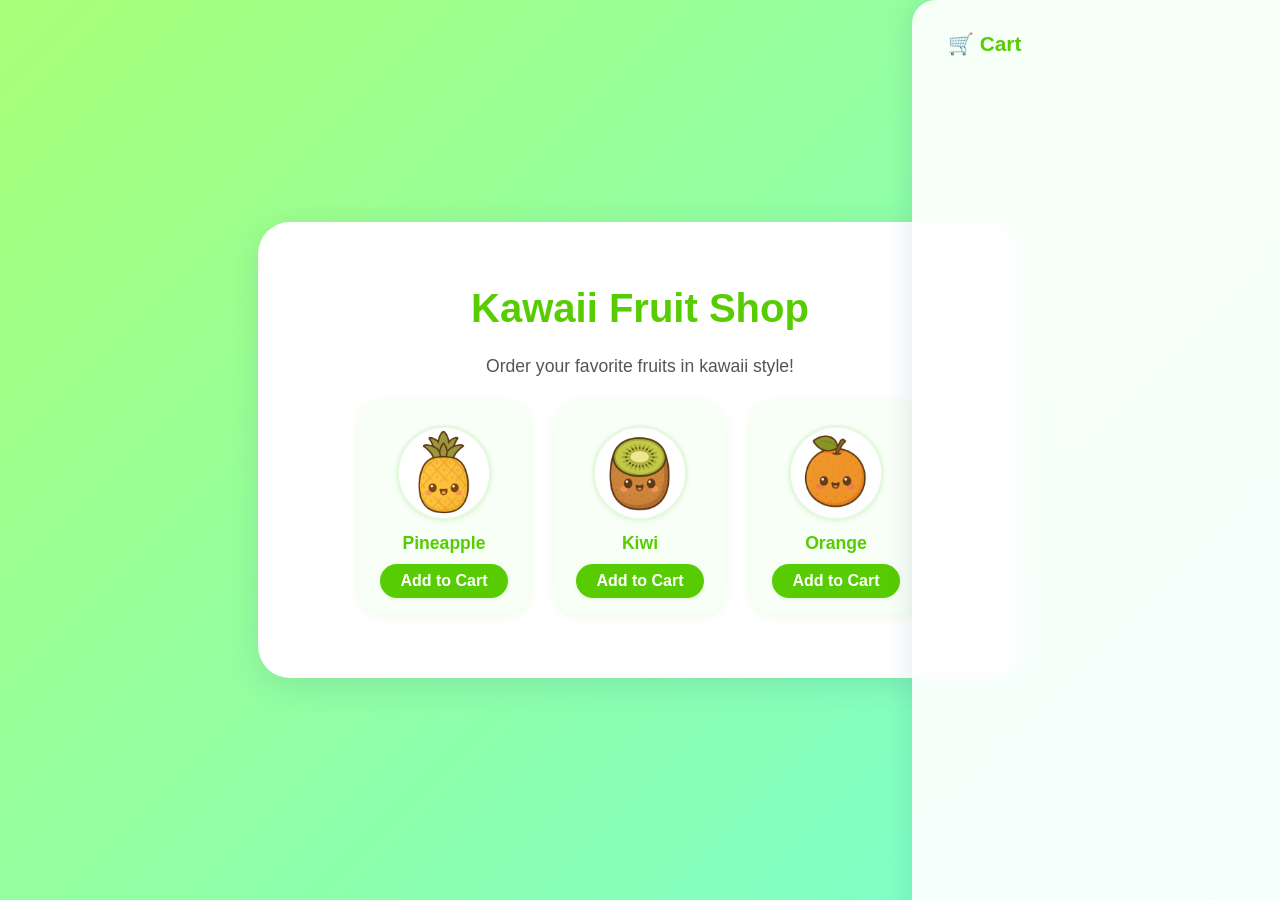
==== index.html @ daee678c "left margin of the cart title changed" ====
<!DOCTYPE html>
<html lang="en">
<head>
    <meta charset="UTF-8">
    <meta name="viewport" content="width=device-width, initial-scale=1.0">
    <title>My Homepage</title>
    <link rel="stylesheet" href="style.css">
</head>
<body>
        <div class="duo-bg">
            <div class="fruit-app-card">
                <h1 class="duo-title">Kawaii Fruit Shop</h1>
                <p class="duo-intro">Order your favorite fruits in kawaii style!</p>
                <div class="fruit-list">
                    <div class="fruit-card">
                        <img src="ananas.png" alt="Pineapple" class="fruit-img">
                        <div class="fruit-name">Pineapple</div>
                        <button class="add-cart-btn">Add to Cart</button>
                    </div>
                    <div class="fruit-card">
                        <img src="kiwi.png" alt="Kiwi" class="fruit-img">
                        <div class="fruit-name">Kiwi</div>
                        <button class="add-cart-btn">Add to Cart</button>
                    </div>
                    <div class="fruit-card">
                            <img src="fruit.png" alt="Orange" class="fruit-img">
                        <div class="fruit-name">Orange</div>
                        <button class="add-cart-btn">Add to Cart</button>
                    </div>
                </div>
                <!-- Cart drawer is now outside the main card -->
            </div>
        </div>
        <div class="cart-drawer" id="cart-area">
            <h2>🛒 Cart</h2>
            <ul class="cart-list" id="cart-list">
                <!-- Cart items will appear here (UI only) -->
            </ul>
        </div>
</body>
<style>
    .flying-img {
        position: fixed;
        z-index: 1000;
        pointer-events: none;
        transition: transform 0.7s cubic-bezier(.4,2,.6,1), opacity 0.7s;
        will-change: transform, opacity;
    }
        .cart-drawer {
            position: fixed;
            top: 0;
            right: 0;
            width: 320px;
            height: 100vh;
            background: rgba(255,255,255,0.92);
            box-shadow: -4px 0 24px rgba(30,60,114,0.10);
            border-top-left-radius: 24px;
            border-bottom-left-radius: 24px;
            padding: 32px 24px 24px 24px;
            display: flex;
            flex-direction: column;
            align-items: center;
            z-index: 2000;
            transition: box-shadow 0.2s;
            backdrop-filter: blur(8px);
        }
        .cart-drawer h2 {
            font-family: 'Baloo 2', Arial, sans-serif;
            color: #58cc02;
            font-size: 1.3rem;
            margin: 0 0 24px 0;
            text-align: left;
            width: 100%;
            padding-left: 24px;
            display: flex;
            align-items: center;
            gap: 8px;
        }
        .cart-list {
            list-style: none;
            padding: 0;
            margin: 0;
            min-height: 32px;
            color: #333;
            font-size: 1.1rem;
            width: 100%;
            display: flex;
            flex-direction: column;
            gap: 18px;
            align-items: center;
        }
                .cart-fruit-card {
                    background: #fff;
                    border-radius: 18px;
                    box-shadow: 0 2px 12px rgba(88,204,2,0.10);
                    padding: 16px 0 16px 16px;
                    display: flex;
                    align-items: center;
                    gap: 18px;
                    width: calc(100% - 48px);
                    margin: 0 24px;
                    min-height: 70px;
                    max-width: 400px;
                    position: relative;
                    justify-content: flex-start;
                }
        .cart-fruit-img {
            width: 48px;
            height: 48px;
            object-fit: contain;
            border-radius: 50%;
            background: #fff;
            border: 2px solid #e5f9e0;
            box-shadow: 0 1px 4px rgba(88,204,2,0.10);
        }
        .cart-fruit-name {
            font-family: 'Baloo 2', Arial, sans-serif;
            font-size: 1.1rem;
            color: #58cc02;
            font-weight: 700;
            text-align: left;
        }
</style>
<script>
// Helper to get the cart area position
function getCartPosition() {
    const cart = document.getElementById('cart-area');
    const rect = cart.getBoundingClientRect();
    return {
        x: rect.left + rect.width / 2,
        y: rect.top + 10 // top of cart area
    };
}

// Add to Cart animation and UI logic
document.querySelectorAll('.add-cart-btn').forEach((btn) => {
    btn.addEventListener('click', function() {
        const card = btn.closest('.fruit-card');
        const img = card.querySelector('.fruit-img');
        const imgRect = img.getBoundingClientRect();
        const cartPos = getCartPosition();

        // Clone the image
        const flyingImg = img.cloneNode(true);
        flyingImg.classList.add('flying-img');
        document.body.appendChild(flyingImg);
        // Set initial position
        flyingImg.style.left = imgRect.left + 'px';
        flyingImg.style.top = imgRect.top + 'px';
        flyingImg.style.width = imgRect.width + 'px';
        flyingImg.style.height = imgRect.height + 'px';
        flyingImg.style.transform = 'none';

        // Force reflow
        void flyingImg.offsetWidth;

        // Animate to cart
        const dx = cartPos.x - (imgRect.left + imgRect.width/2);
        const dy = cartPos.y - (imgRect.top + imgRect.height/2);
        flyingImg.style.transform = `translate(${dx}px, ${dy}px) scale(0.3)`;
        flyingImg.style.opacity = '0.2';

        // Remove after animation
        setTimeout(() => {
            flyingImg.remove();
            // Add to cart UI (add card with image and name)
            const fruitName = card.querySelector('.fruit-name').textContent;
            const fruitImgSrc = img.getAttribute('src');
            const fruitImgAlt = img.getAttribute('alt');
            const cartList = document.getElementById('cart-list');
            const li = document.createElement('li');
            li.className = 'cart-fruit-card';
            li.innerHTML = `<img src="${fruitImgSrc}" alt="${fruitImgAlt}" class="cart-fruit-img"><span class="cart-fruit-name">${fruitName}</span>`;
            cartList.appendChild(li);
        }, 700);
    });
});
</script>
</html>
---- style.css ----
.fruit-app-card {
    background: #fff;
    border-radius: 32px;
    box-shadow: 0 8px 32px rgba(30, 60, 114, 0.12);
    padding: 40px 32px 32px 32px;
    display: flex;
    flex-direction: column;
    align-items: center;
    max-width: 700px;
    width: 100%;
}

.fruit-list {
    display: flex;
    flex-wrap: wrap;
    gap: 32px 24px;
    justify-content: center;
    margin-bottom: 32px;
}

.fruit-card {
    background: #f7fff7;
    border-radius: 24px;
    box-shadow: 0 2px 12px rgba(88,204,2,0.10);
    padding: 24px 16px 16px 16px;
    display: flex;
    flex-direction: column;
    align-items: center;
    width: 140px;
    transition: transform 0.15s;
    position: relative;
}
.fruit-card:hover {
    transform: translateY(-6px) scale(1.04);
    box-shadow: 0 6px 24px rgba(30, 60, 114, 0.18);
}
.fruit-img {
    width: 90px;
    height: 90px;
    object-fit: contain;
    border-radius: 50%;
    background: #fff;
    margin-bottom: 12px;
    border: 3px solid #e5f9e0;
    box-shadow: 0 1px 4px rgba(88,204,2,0.10);
}
.fruit-name {
    font-family: 'Baloo 2', Arial, sans-serif;
    font-size: 1.1rem;
    color: #58cc02;
    font-weight: 700;
    margin-bottom: 10px;
    text-align: center;
}
.add-cart-btn {
    padding: 8px 20px;
    font-size: 1rem;
    color: #fff;
    background: #58cc02;
    border: none;
    border-radius: 18px;
    cursor: pointer;
    font-family: 'Baloo 2', Arial, sans-serif;
    font-weight: 700;
    box-shadow: 0 1px 4px rgba(88,204,2,0.10);
    transition: background 0.2s;
}
.add-cart-btn:hover {
    background: #1cb0f6;
}
.cart-area {
    background: #e5f9e0;
    border-radius: 18px;
    padding: 18px 24px;
    margin-top: 16px;
    width: 100%;
    max-width: 400px;
    box-shadow: 0 1px 4px rgba(88,204,2,0.10);
}
.cart-area h2 {
    font-family: 'Baloo 2', Arial, sans-serif;
    color: #58cc02;
    font-size: 1.3rem;
    margin: 0 0 10px 0;
    text-align: center;
}
.cart-list {
    list-style: none;
    padding: 0;
    margin: 0;
    min-height: 32px;
    text-align: center;
    color: #333;
    font-size: 1.1rem;
}

body {
    margin: 0;
    min-height: 100vh;
    font-family: 'Baloo 2', 'Arial Rounded MT Bold', Arial, sans-serif;
    background: linear-gradient(135deg, #a8ff78 0%, #78ffd6 100%);
}

@import url('https://fonts.googleapis.com/css2?family=Baloo+2:wght@700&display=swap');


.duo-bg {
    display: flex;
    align-items: center;
    justify-content: center;
    min-height: 100vh;
}

.duo-card {
    background: #fff;
    border-radius: 32px;
    box-shadow: 0 8px 32px rgba(30, 60, 114, 0.12);
    padding: 48px 32px 32px 32px;
    display: flex;
    flex-direction: column;
    align-items: center;
    max-width: 350px;
}


.duo-title {
    color: #58cc02;
    font-size: 2.5rem;
    font-family: 'Baloo 2', Arial, sans-serif;
    font-weight: 700;
    margin: 24px 0 8px 0;
    text-align: center;
}

.duo-intro {
    color: #555;
    font-size: 1.1rem;
    margin-bottom: 24px;
    text-align: center;
}


.duo-mascot {
    margin-top: -64px;
    margin-bottom: 16px;
    background: #e5f9e0;
    border-radius: 50%;
    padding: 12px;
    box-shadow: 0 2px 8px rgba(88,204,2,0.12);
}


.circle-img {
    width: 120px;
    height: 120px;
    object-fit: cover;
    border-radius: 50%;
    border: 4px solid #58cc02;
    box-shadow: 0 2px 8px rgba(88,204,2,0.15);
}


.duo-btn {
    padding: 14px 40px;
    font-size: 1.2rem;
    color: #fff;
    background: #58cc02;
    border: none;
    border-radius: 24px;
    cursor: pointer;
    font-family: 'Baloo 2', Arial, sans-serif;
    font-weight: 700;
    box-shadow: 0 2px 8px rgba(88,204,2,0.15);
    transition: background 0.2s;
}

.duo-btn:hover {
    background: #1cb0f6;
}
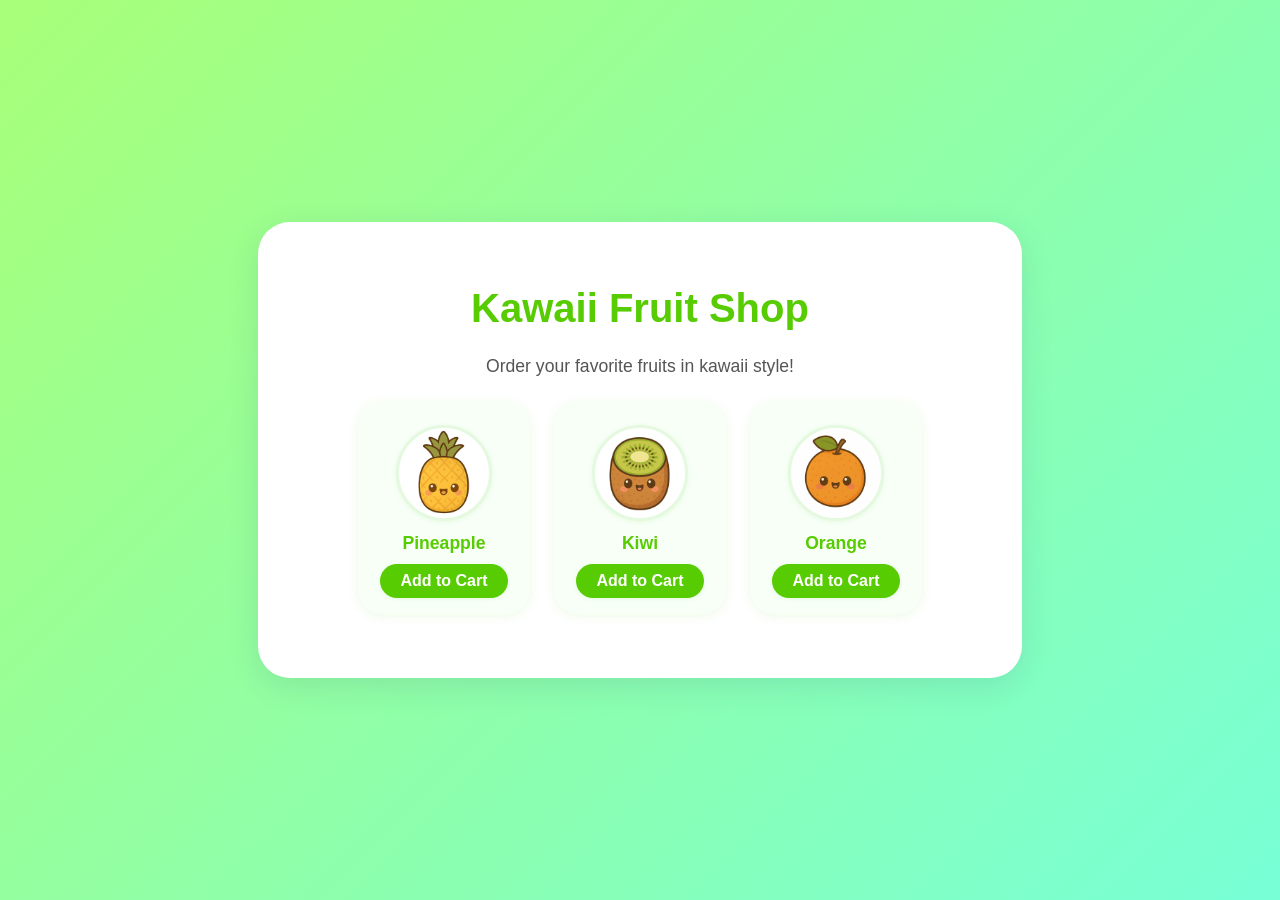
==== commit ca42e46e: "flying fruit animation changes made in index.html" ====
--- a/index.html
+++ b/index.html
@@ -31,7 +31,7 @@
                 <!-- Cart drawer is now outside the main card -->
             </div>
         </div>
-        <div class="cart-drawer" id="cart-area">
+    <div class="cart-drawer" id="cart-area">
             <h2>🛒 Cart</h2>
             <ul class="cart-list" id="cart-list">
                 <!-- Cart items will appear here (UI only) -->
@@ -39,31 +39,58 @@
         </div>
 </body>
 <style>
-    .flying-img {
-        position: fixed;
-        z-index: 1000;
-        pointer-events: none;
-        transition: transform 0.7s cubic-bezier(.4,2,.6,1), opacity 0.7s;
-        will-change: transform, opacity;
-    }
-        .cart-drawer {
-            position: fixed;
-            top: 0;
-            right: 0;
-            width: 320px;
-            height: 100vh;
-            background: rgba(255,255,255,0.92);
-            box-shadow: -4px 0 24px rgba(30,60,114,0.10);
-            border-top-left-radius: 24px;
-            border-bottom-left-radius: 24px;
-            padding: 32px 24px 24px 24px;
-            display: flex;
-            flex-direction: column;
-            align-items: center;
-            z-index: 2000;
-            transition: box-shadow 0.2s;
-            backdrop-filter: blur(8px);
-        }
+                        .flying-img {
+                            position: fixed;
+                            z-index: 1000;
+                            pointer-events: none;
+                            will-change: transform, opacity;
+                            animation: fly-to-cart 4s cubic-bezier(.4,2,.6,1) forwards;
+                        }
+
+                @keyframes fly-to-cart {
+                    0% {
+                        opacity: 1;
+                        transform: translate(0, 0) scale(1);
+                    }
+                    40% {
+                        /* Move up and a bit to the right for a curve */
+                        transform: translate(var(--dx-curve, 0px), calc(var(--dy, 0px) * 0.3 - 60px)) scale(1.1) rotate(-12deg);
+                    }
+                    70% {
+                        /* Curve down toward the cart */
+                        transform: translate(calc(var(--dx, 0px) * 0.7), calc(var(--dy, 0px) * 0.7 - 20px)) scale(0.7) rotate(8deg);
+                    }
+                    100% {
+                        opacity: 0.2;
+                        transform: translate(var(--dx, 0px), var(--dy, 0px)) scale(0.3) rotate(0deg);
+                    }
+                }
+            .cart-drawer {
+                position: fixed;
+                top: 0;
+                right: 0;
+                width: 320px;
+                height: 100vh;
+                background: rgba(255,255,255,0.92);
+                box-shadow: -4px 0 24px rgba(30,60,114,0.10);
+                border-top-left-radius: 24px;
+                border-bottom-left-radius: 24px;
+                padding: 32px 24px 24px 24px;
+                display: flex;
+                flex-direction: column;
+                align-items: center;
+                z-index: 2000;
+                transition: box-shadow 0.2s, transform 0.5s cubic-bezier(.4,1.4,.6,1), opacity 0.5s;
+                backdrop-filter: blur(8px);
+                transform: translateX(100%);
+                opacity: 0;
+                pointer-events: none;
+            }
+            .cart-drawer.open {
+                transform: translateX(0);
+                opacity: 1;
+                pointer-events: auto;
+            }
         .cart-drawer h2 {
             font-family: 'Baloo 2', Arial, sans-serif;
             color: #58cc02;
@@ -133,46 +160,54 @@
 }
 
 // Add to Cart animation and UI logic
+const cartDrawer = document.getElementById('cart-area');
 document.querySelectorAll('.add-cart-btn').forEach((btn) => {
     btn.addEventListener('click', function() {
+        // Open the cart drawer
+        cartDrawer.classList.add('open');
+
         const card = btn.closest('.fruit-card');
         const img = card.querySelector('.fruit-img');
         const imgRect = img.getBoundingClientRect();
         const cartPos = getCartPosition();
 
-        // Clone the image
-        const flyingImg = img.cloneNode(true);
-        flyingImg.classList.add('flying-img');
-        document.body.appendChild(flyingImg);
-        // Set initial position
-        flyingImg.style.left = imgRect.left + 'px';
-        flyingImg.style.top = imgRect.top + 'px';
-        flyingImg.style.width = imgRect.width + 'px';
-        flyingImg.style.height = imgRect.height + 'px';
-        flyingImg.style.transform = 'none';
-
-        // Force reflow
-        void flyingImg.offsetWidth;
-
-        // Animate to cart
-        const dx = cartPos.x - (imgRect.left + imgRect.width/2);
-        const dy = cartPos.y - (imgRect.top + imgRect.height/2);
-        flyingImg.style.transform = `translate(${dx}px, ${dy}px) scale(0.3)`;
-        flyingImg.style.opacity = '0.2';
-
-        // Remove after animation
-        setTimeout(() => {
-            flyingImg.remove();
-            // Add to cart UI (add card with image and name)
-            const fruitName = card.querySelector('.fruit-name').textContent;
-            const fruitImgSrc = img.getAttribute('src');
-            const fruitImgAlt = img.getAttribute('alt');
-            const cartList = document.getElementById('cart-list');
-            const li = document.createElement('li');
-            li.className = 'cart-fruit-card';
-            li.innerHTML = `<img src="${fruitImgSrc}" alt="${fruitImgAlt}" class="cart-fruit-img"><span class="cart-fruit-name">${fruitName}</span>`;
-            cartList.appendChild(li);
-        }, 700);
+        // Add a delay before flying the fruit (e.g., 350ms)
+                setTimeout(() => {
+                    // Clone the image
+                    const flyingImg = img.cloneNode(true);
+                    flyingImg.classList.add('flying-img');
+                    document.body.appendChild(flyingImg);
+                    // Set initial position
+                    flyingImg.style.left = imgRect.left + 'px';
+                    flyingImg.style.top = imgRect.top + 'px';
+                    flyingImg.style.width = imgRect.width + 'px';
+                    flyingImg.style.height = imgRect.height + 'px';
+                    flyingImg.style.transform = 'none';
+
+                    // Calculate curve for more organic path
+                    const dx = cartPos.x - (imgRect.left + imgRect.width/2);
+                    const dy = cartPos.y - (imgRect.top + imgRect.height/2);
+                    // Add a little curve to the right or left randomly
+                    const dxCurve = dx + (Math.random() > 0.5 ? 80 : -80);
+                    flyingImg.style.setProperty('--dx', dx + 'px');
+                    flyingImg.style.setProperty('--dy', dy + 'px');
+                    flyingImg.style.setProperty('--dx-curve', dxCurve + 'px');
+
+                    // Add to cart UI (add card with image and name) immediately
+                    const fruitName = card.querySelector('.fruit-name').textContent;
+                    const fruitImgSrc = img.getAttribute('src');
+                    const fruitImgAlt = img.getAttribute('alt');
+                    const cartList = document.getElementById('cart-list');
+                    const li = document.createElement('li');
+                    li.className = 'cart-fruit-card';
+                    li.innerHTML = `<img src="${fruitImgSrc}" alt="${fruitImgAlt}" class="cart-fruit-img"><span class="cart-fruit-name">${fruitName}</span>`;
+                    cartList.appendChild(li);
+
+                                    // Remove flying image after animation
+                                    setTimeout(() => {
+                                        flyingImg.remove();
+                                    }, 4000);
+                }, 350);
     });
 });
 </script>
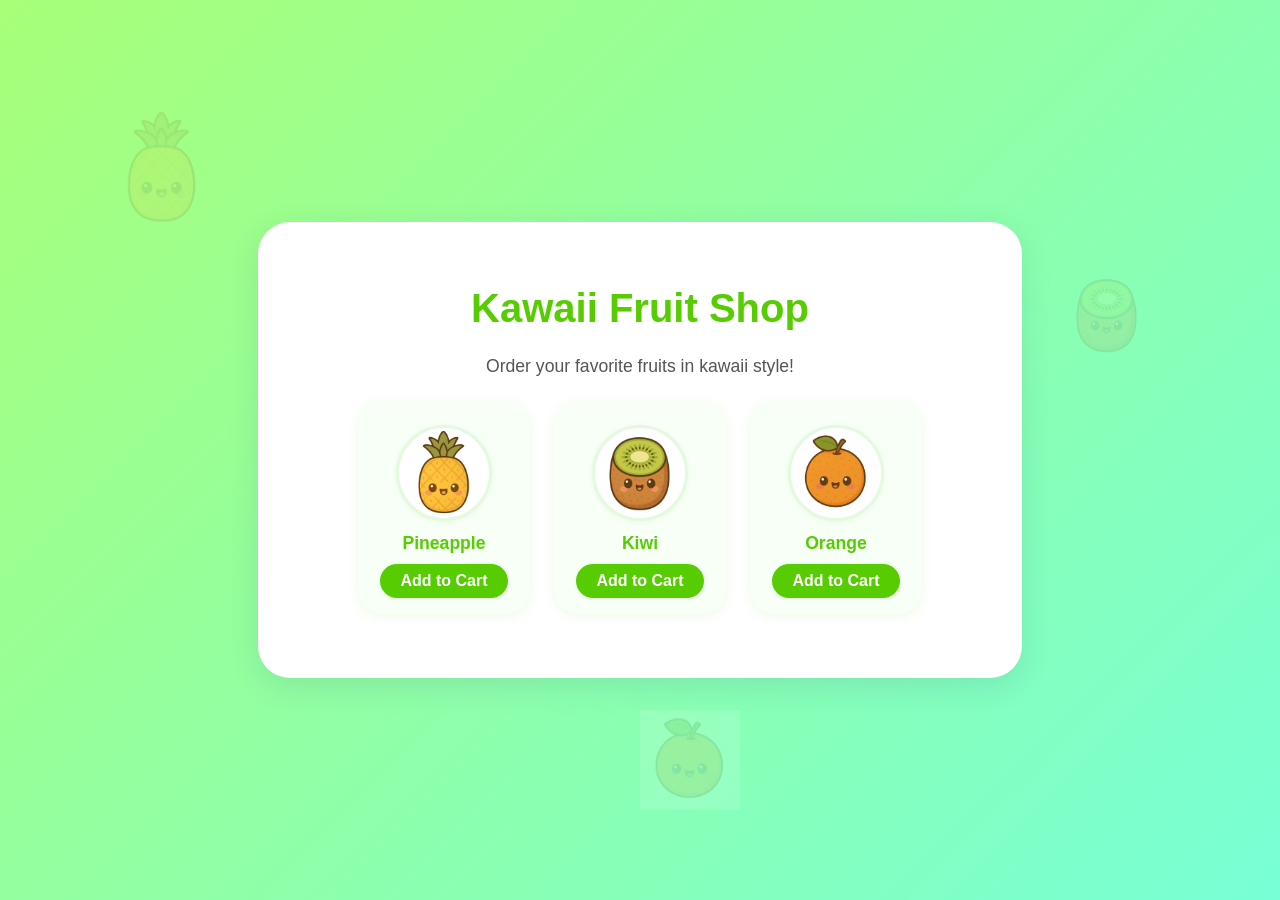
==== commit ca4deb81: "enhance background fruit animation with additional images and improved keyframes" ====
--- a/index.html
+++ b/index.html
@@ -7,7 +7,12 @@
     <link rel="stylesheet" href="style.css">
 </head>
 <body>
-        <div class="duo-bg">
+            <div class="background-fruit-container">
+                <img src="ananas.png" class="bg-fruit bg-fruit-1" alt="Pineapple">
+                <img src="kiwi.png" class="bg-fruit bg-fruit-2" alt="Kiwi">
+                <img src="fruit.png" class="bg-fruit bg-fruit-3" alt="Orange">
+            </div>
+            <div class="duo-bg">
             <div class="fruit-app-card">
                 <h1 class="duo-title">Kawaii Fruit Shop</h1>
                 <p class="duo-intro">Order your favorite fruits in kawaii style!</p>
@@ -39,6 +44,49 @@
         </div>
 </body>
 <style>
+    .background-fruit-container {
+        position: fixed;
+        top: 0;
+        left: 0;
+        width: 100vw;
+        height: 100vh;
+        z-index: 0;
+        pointer-events: none;
+        overflow: hidden;
+    }
+    .bg-fruit {
+        position: absolute;
+        opacity: 0.13;
+        filter: blur(0.5px) saturate(1.2);
+        pointer-events: none;
+        animation: float-fruit 8s ease-in-out infinite;
+        will-change: transform;
+    }
+    .bg-fruit-1 {
+        left: 8vw;
+        top: 12vh;
+        width: 120px;
+        animation-delay: 0s;
+    }
+    .bg-fruit-2 {
+        right: 10vw;
+        top: 30vh;
+        width: 90px;
+        animation-delay: 2s;
+    }
+    .bg-fruit-3 {
+        left: 50vw;
+        bottom: 10vh;
+        width: 100px;
+        animation-delay: 4s;
+    }
+    @keyframes float-fruit {
+        0%   { transform: translateY(0px) scale(1) rotate(-8deg); }
+        25%  { transform: translateY(-18px) scale(1.04) rotate(2deg); }
+        50%  { transform: translateY(0px) scale(1.02) rotate(-4deg); }
+        75%  { transform: translateY(12px) scale(1.01) rotate(6deg); }
+        100% { transform: translateY(0px) scale(1) rotate(-8deg); }
+    }
                         .flying-img {
                             position: fixed;
                             z-index: 1000;
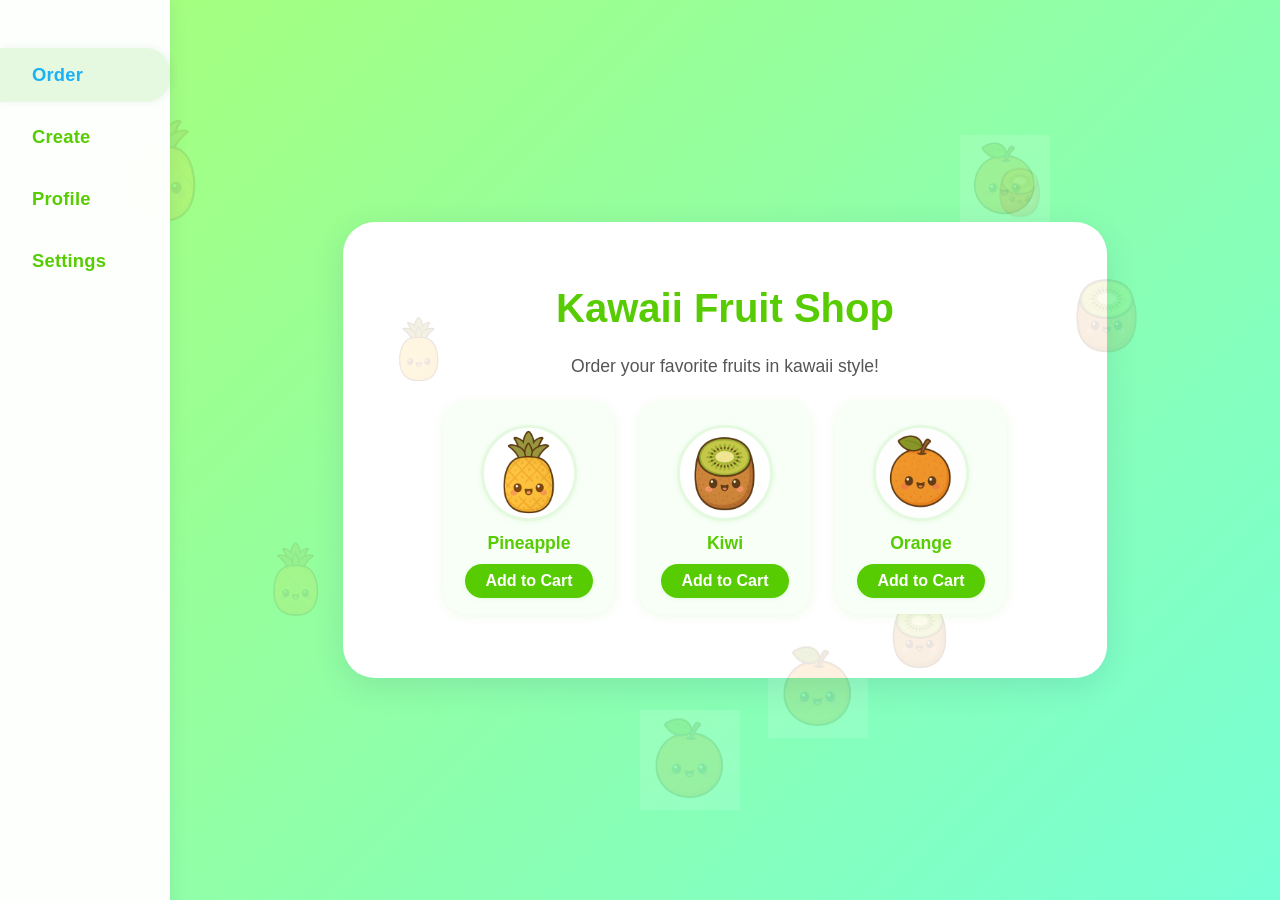
==== commit ae8ba587: "Implement code changes to enhance functionality and improve performance" ====
--- a/index.html
+++ b/index.html
@@ -7,43 +7,198 @@
     <link rel="stylesheet" href="style.css">
 </head>
 <body>
-            <div class="background-fruit-container">
-                <img src="ananas.png" class="bg-fruit bg-fruit-1" alt="Pineapple">
-                <img src="kiwi.png" class="bg-fruit bg-fruit-2" alt="Kiwi">
-                <img src="fruit.png" class="bg-fruit bg-fruit-3" alt="Orange">
-            </div>
-            <div class="duo-bg">
-            <div class="fruit-app-card">
-                <h1 class="duo-title">Kawaii Fruit Shop</h1>
-                <p class="duo-intro">Order your favorite fruits in kawaii style!</p>
-                <div class="fruit-list">
-                    <div class="fruit-card">
-                        <img src="ananas.png" alt="Pineapple" class="fruit-img">
-                        <div class="fruit-name">Pineapple</div>
-                        <button class="add-cart-btn">Add to Cart</button>
-                    </div>
-                    <div class="fruit-card">
-                        <img src="kiwi.png" alt="Kiwi" class="fruit-img">
-                        <div class="fruit-name">Kiwi</div>
-                        <button class="add-cart-btn">Add to Cart</button>
-                    </div>
-                    <div class="fruit-card">
-                            <img src="fruit.png" alt="Orange" class="fruit-img">
-                        <div class="fruit-name">Orange</div>
-                        <button class="add-cart-btn">Add to Cart</button>
-                    </div>
+    <div id="cart-overlay" class="cart-overlay"></div>
+    <nav class="vertical-menu">
+        <ul>
+            <li class="menu-item selected">Order</li>
+            <li class="menu-item">Create</li>
+            <li class="menu-item">Profile</li>
+            <li class="menu-item">Settings</li>
+        </ul>
+    </nav>
+    <div class="background-fruit-container">
+        <img src="ananas.png" class="bg-fruit bg-fruit-1" alt="Pineapple">
+        <img src="kiwi.png" class="bg-fruit bg-fruit-2" alt="Kiwi">
+        <img src="fruit.png" class="bg-fruit bg-fruit-3" alt="Orange">
+        <img src="ananas.png" class="bg-fruit bg-fruit-4" alt="Pineapple">
+        <img src="kiwi.png" class="bg-fruit bg-fruit-5" alt="Kiwi">
+        <img src="fruit.png" class="bg-fruit bg-fruit-6" alt="Orange">
+        <img src="ananas.png" class="bg-fruit bg-fruit-7" alt="Pineapple">
+        <img src="kiwi.png" class="bg-fruit bg-fruit-8" alt="Kiwi">
+        <img src="fruit.png" class="bg-fruit bg-fruit-9" alt="Orange">
+    </div>
+    <div class="duo-bg">
+        <div class="fruit-app-card">
+            <h1 class="duo-title">Kawaii Fruit Shop</h1>
+            <p class="duo-intro">Order your favorite fruits in kawaii style!</p>
+            <div class="fruit-list">
+                <div class="fruit-card">
+                    <img src="ananas.png" alt="Pineapple" class="fruit-img">
+                    <div class="fruit-name">Pineapple</div>
+                    <button class="add-cart-btn">Add to Cart</button>
                 </div>
-                <!-- Cart drawer is now outside the main card -->
+                <div class="fruit-card">
+                    <img src="kiwi.png" alt="Kiwi" class="fruit-img">
+                    <div class="fruit-name">Kiwi</div>
+                    <button class="add-cart-btn">Add to Cart</button>
+                </div>
+                <div class="fruit-card">
+                    <img src="fruit.png" alt="Orange" class="fruit-img">
+                    <div class="fruit-name">Orange</div>
+                    <button class="add-cart-btn">Add to Cart</button>
+                </div>
             </div>
         </div>
+    </div>
     <div class="cart-drawer" id="cart-area">
-            <h2>🛒 Cart</h2>
-            <ul class="cart-list" id="cart-list">
-                <!-- Cart items will appear here (UI only) -->
-            </ul>
+        <div class="profile-in-drawer">
+            <img src="llama.jpg" alt="Profile Photo" class="profile-photo">
+            <div class="profile-details">
+                <div class="profile-name">Kawaii Llama</div>
+                <div class="profile-email">llama@fruitshop.com</div>
+            </div>
+            <button class="profile-logout-outline">Log Out</button>
         </div>
+        <h2>🛒 Cart</h2>
+        <ul class="cart-list" id="cart-list">
+            <!-- Cart items will appear here (UI only) -->
+        </ul>
+    </div>
 </body>
 <style>
+    .cart-overlay {
+        display: none;
+        position: fixed;
+        top: 0;
+        left: 0;
+        width: 100vw;
+        height: 100vh;
+        background: rgba(0,0,0,0.18);
+        z-index: 1999;
+        transition: opacity 0.3s;
+    }
+    .cart-overlay.open {
+        display: block;
+    }
+    .vertical-menu {
+        position: fixed;
+        top: 0;
+        left: 0;
+        height: 100vh;
+        width: 170px;
+        background: rgba(255,255,255,0.97);
+        box-shadow: 2px 0 16px rgba(30,60,114,0.08);
+        z-index: 2100;
+        display: flex;
+        flex-direction: column;
+        align-items: flex-start;
+        padding-top: 48px;
+    }
+    .vertical-menu ul {
+        list-style: none;
+        padding: 0;
+        margin: 0;
+        width: 100%;
+    }
+    .vertical-menu .menu-item {
+        font-family: 'Baloo 2', Arial, sans-serif;
+        font-size: 1.15rem;
+        color: #58cc02;
+        padding: 16px 32px 16px 32px;
+        cursor: pointer;
+        border-radius: 0 24px 24px 0;
+        margin-bottom: 8px;
+        transition: background 0.2s, color 0.2s;
+        font-weight: 600;
+        letter-spacing: 0.2px;
+        background: none;
+        border: none;
+        outline: none;
+        display: block;
+    }
+    .vertical-menu .menu-item.selected {
+        background: #e5f9e0;
+        color: #1cb0f6;
+        box-shadow: 2px 0 8px rgba(30,60,114,0.06);
+    }
+    .vertical-menu .menu-item:hover:not(.selected) {
+        background: #f7ffe6;
+        color: #ff5a5f;
+    }
+    /* Push main content to the right to make space for menu */
+    .duo-bg, .cart-drawer {
+        margin-left: 170px;
+    }
+    @media (max-width: 700px) {
+        .vertical-menu {
+            width: 60px;
+            padding-top: 24px;
+        }
+        .vertical-menu .menu-item {
+            font-size: 0.95rem;
+            padding: 12px 8px 12px 8px;
+            border-radius: 0 16px 16px 0;
+        }
+        .duo-bg, .cart-drawer {
+            margin-left: 60px;
+        }
+    }
+    .profile-in-drawer {
+        width: 100%;
+        display: flex;
+        align-items: center;
+        gap: 12px;
+        margin-bottom: 18px;
+        padding: 0 0 8px 0;
+        border-bottom: 1px solid #e5f9e0;
+    }
+    .profile-photo {
+        width: 48px;
+        height: 48px;
+        border-radius: 50%;
+        object-fit: cover;
+        border: 2px solid #58cc02;
+        box-shadow: 0 1px 6px rgba(88,204,2,0.10);
+        background: #fff;
+    }
+    .profile-details {
+        display: flex;
+        flex-direction: column;
+        align-items: flex-start;
+        flex: 1;
+    }
+    .profile-name {
+        font-family: 'Baloo 2', Arial, sans-serif;
+        font-size: 1.05rem;
+        font-weight: 700;
+        color: #58cc02;
+    }
+    .profile-email {
+        font-size: 0.92rem;
+        color: #888;
+    }
+    .profile-logout-outline {
+        background: transparent;
+        color: #58cc02;
+        border: 2px solid #58cc02;
+        border-radius: 16px;
+        padding: 3px 16px;
+        font-size: 0.92rem;
+        font-family: 'Baloo 2', Arial, sans-serif;
+        font-weight: 700;
+        cursor: pointer;
+        box-shadow: none;
+        transition: background 0.2s, color 0.2s;
+        height: 28px;
+        display: flex;
+        align-items: center;
+        justify-content: center;
+    }
+    .profile-logout-outline:hover {
+        background: #e5f9e0;
+        color: #1cb0f6;
+        border-color: #1cb0f6;
+    }
     .background-fruit-container {
         position: fixed;
         top: 0;
@@ -62,24 +217,15 @@
         animation: float-fruit 8s ease-in-out infinite;
         will-change: transform;
     }
-    .bg-fruit-1 {
-        left: 8vw;
-        top: 12vh;
-        width: 120px;
-        animation-delay: 0s;
-    }
-    .bg-fruit-2 {
-        right: 10vw;
-        top: 30vh;
-        width: 90px;
-        animation-delay: 2s;
-    }
-    .bg-fruit-3 {
-        left: 50vw;
-        bottom: 10vh;
-        width: 100px;
-        animation-delay: 4s;
-    }
+    .bg-fruit-1 { left: 8vw; top: 12vh; width: 120px; animation-delay: 0s; }
+    .bg-fruit-2 { right: 10vw; top: 30vh; width: 90px; animation-delay: 2s; }
+    .bg-fruit-3 { left: 50vw; bottom: 10vh; width: 100px; animation-delay: 4s; }
+    .bg-fruit-4 { left: 20vw; top: 60vh; width: 80px; animation-delay: 1s; }
+    .bg-fruit-5 { right: 18vw; top: 18vh; width: 60px; animation-delay: 3s; }
+    .bg-fruit-6 { left: 60vw; bottom: 18vh; width: 100px; animation-delay: 5s; }
+    .bg-fruit-7 { left: 30vw; top: 35vh; width: 70px; animation-delay: 2.5s; }
+    .bg-fruit-8 { right: 25vw; bottom: 25vh; width: 80px; animation-delay: 4.5s; }
+    .bg-fruit-9 { left: 75vw; top: 15vh; width: 90px; animation-delay: 6s; }
     @keyframes float-fruit {
         0%   { transform: translateY(0px) scale(1) rotate(-8deg); }
         25%  { transform: translateY(-18px) scale(1.04) rotate(2deg); }
@@ -87,116 +233,137 @@
         75%  { transform: translateY(12px) scale(1.01) rotate(6deg); }
         100% { transform: translateY(0px) scale(1) rotate(-8deg); }
     }
-                        .flying-img {
-                            position: fixed;
-                            z-index: 1000;
-                            pointer-events: none;
-                            will-change: transform, opacity;
-                            animation: fly-to-cart 4s cubic-bezier(.4,2,.6,1) forwards;
-                        }
-
-                @keyframes fly-to-cart {
-                    0% {
-                        opacity: 1;
-                        transform: translate(0, 0) scale(1);
-                    }
-                    40% {
-                        /* Move up and a bit to the right for a curve */
-                        transform: translate(var(--dx-curve, 0px), calc(var(--dy, 0px) * 0.3 - 60px)) scale(1.1) rotate(-12deg);
-                    }
-                    70% {
-                        /* Curve down toward the cart */
-                        transform: translate(calc(var(--dx, 0px) * 0.7), calc(var(--dy, 0px) * 0.7 - 20px)) scale(0.7) rotate(8deg);
-                    }
-                    100% {
-                        opacity: 0.2;
-                        transform: translate(var(--dx, 0px), var(--dy, 0px)) scale(0.3) rotate(0deg);
-                    }
-                }
-            .cart-drawer {
-                position: fixed;
-                top: 0;
-                right: 0;
-                width: 320px;
-                height: 100vh;
-                background: rgba(255,255,255,0.92);
-                box-shadow: -4px 0 24px rgba(30,60,114,0.10);
-                border-top-left-radius: 24px;
-                border-bottom-left-radius: 24px;
-                padding: 32px 24px 24px 24px;
-                display: flex;
-                flex-direction: column;
-                align-items: center;
-                z-index: 2000;
-                transition: box-shadow 0.2s, transform 0.5s cubic-bezier(.4,1.4,.6,1), opacity 0.5s;
-                backdrop-filter: blur(8px);
-                transform: translateX(100%);
-                opacity: 0;
-                pointer-events: none;
-            }
-            .cart-drawer.open {
-                transform: translateX(0);
-                opacity: 1;
-                pointer-events: auto;
-            }
-        .cart-drawer h2 {
-            font-family: 'Baloo 2', Arial, sans-serif;
-            color: #58cc02;
-            font-size: 1.3rem;
-            margin: 0 0 24px 0;
-            text-align: left;
-            width: 100%;
-            padding-left: 24px;
-            display: flex;
-            align-items: center;
-            gap: 8px;
-        }
-        .cart-list {
-            list-style: none;
-            padding: 0;
-            margin: 0;
-            min-height: 32px;
-            color: #333;
-            font-size: 1.1rem;
-            width: 100%;
-            display: flex;
-            flex-direction: column;
-            gap: 18px;
-            align-items: center;
-        }
-                .cart-fruit-card {
-                    background: #fff;
-                    border-radius: 18px;
-                    box-shadow: 0 2px 12px rgba(88,204,2,0.10);
-                    padding: 16px 0 16px 16px;
-                    display: flex;
-                    align-items: center;
-                    gap: 18px;
-                    width: calc(100% - 48px);
-                    margin: 0 24px;
-                    min-height: 70px;
-                    max-width: 400px;
-                    position: relative;
-                    justify-content: flex-start;
-                }
-        .cart-fruit-img {
-            width: 48px;
-            height: 48px;
-            object-fit: contain;
-            border-radius: 50%;
-            background: #fff;
-            border: 2px solid #e5f9e0;
-            box-shadow: 0 1px 4px rgba(88,204,2,0.10);
-        }
-        .cart-fruit-name {
-            font-family: 'Baloo 2', Arial, sans-serif;
-            font-size: 1.1rem;
-            color: #58cc02;
-            font-weight: 700;
-            text-align: left;
-        }
+    .flying-img {
+        position: fixed;
+        z-index: 1000;
+        pointer-events: none;
+        will-change: transform, opacity;
+        animation: fly-to-cart 4s cubic-bezier(.4,2,.6,1) forwards;
+    }
+    @keyframes fly-to-cart {
+        0% { opacity: 1; transform: translate(0, 0) scale(1);}
+        40% { transform: translate(var(--dx-curve, 0px), calc(var(--dy, 0px) * 0.3 - 60px)) scale(1.1) rotate(-12deg);}
+        70% { transform: translate(calc(var(--dx, 0px) * 0.7), calc(var(--dy, 0px) * 0.7 - 20px)) scale(0.7) rotate(8deg);}
+        100% { opacity: 0.2; transform: translate(var(--dx, 0px), var(--dy, 0px)) scale(0.3) rotate(0deg);}
+    }
+    .cart-drawer {
+        position: fixed;
+        top: 0;
+        right: 0;
+        width: 320px;
+        height: 100vh;
+        background: rgba(255,255,255,0.92);
+        box-shadow: -4px 0 24px rgba(30,60,114,0.10);
+    border-top-left-radius: 0;
+    border-bottom-left-radius: 0;
+        padding: 32px 24px 24px 24px;
+        display: flex;
+        flex-direction: column;
+        align-items: center;
+        z-index: 2000;
+        transition: box-shadow 0.2s, transform 0.5s cubic-bezier(.4,1.4,.6,1), opacity 0.5s;
+        backdrop-filter: blur(8px);
+        transform: translateX(100%);
+        opacity: 0;
+        pointer-events: none;
+    }
+    .cart-drawer.open {
+        transform: translateX(0);
+        opacity: 1;
+        pointer-events: auto;
+    }
+    .cart-drawer h2 {
+        font-family: 'Baloo 2', Arial, sans-serif;
+        color: #58cc02;
+        font-size: 1.3rem;
+        margin: 0 0 24px 0;
+        text-align: left;
+        width: 100%;
+        padding-left: 24px;
+        display: flex;
+        align-items: center;
+        gap: 8px;
+    }
+    .cart-list {
+        list-style: none;
+        padding: 0;
+        margin: 0;
+        min-height: 32px;
+        color: #333;
+        font-size: 1.1rem;
+        width: 100%;
+        display: flex;
+        flex-direction: column;
+        gap: 18px;
+        align-items: center;
+    }
+    .cart-fruit-card {
+        background: #fff;
+        border-radius: 18px;
+        box-shadow: 0 2px 12px rgba(88,204,2,0.10);
+        padding: 16px 0 16px 16px;
+        display: flex;
+        align-items: center;
+        gap: 18px;
+        width: calc(100% - 48px);
+        margin: 0 24px;
+        min-height: 70px;
+        max-width: 400px;
+        position: relative;
+        justify-content: flex-start;
+    }
+    .cart-fruit-img {
+        width: 48px;
+        height: 48px;
+        object-fit: contain;
+        border-radius: 50%;
+        background: #fff;
+        border: 2px solid #e5f9e0;
+        box-shadow: 0 1px 4px rgba(88,204,2,0.10);
+    }
+    .cart-fruit-name {
+        font-family: 'Baloo 2', Arial, sans-serif;
+        font-size: 1.1rem;
+        color: #58cc02;
+        font-weight: 700;
+        text-align: left;
+    }
+    .cart-remove-btn {
+        background: #fff;
+        border: none;
+        color: #ff5a5f;
+        font-size: 1.5rem;
+        font-weight: bold;
+        border-radius: 50%;
+        width: 32px;
+        height: 32px;
+        display: flex;
+        align-items: center;
+        justify-content: center;
+        cursor: pointer;
+        margin-left: auto;
+        margin-right: 8px;
+        transition: background 0.2s, color 0.2s;
+        box-shadow: 0 1px 4px rgba(255,90,95,0.08);
+    }
+    .cart-remove-btn:hover {
+        background: #ffeaea;
+        color: #d90429;
+    }
 </style>
 <script>
+// Overlay and click-outside-to-close logic for cart drawer
+const cartOverlay = document.getElementById('cart-overlay');
+function openCartDrawer() {
+    cartDrawer.classList.add('open');
+    cartOverlay.classList.add('open');
+}
+function closeCartDrawer() {
+    cartDrawer.classList.remove('open');
+    cartOverlay.classList.remove('open');
+}
+cartOverlay.addEventListener('click', closeCartDrawer);
+
 // Helper to get the cart area position
 function getCartPosition() {
     const cart = document.getElementById('cart-area');
@@ -211,8 +378,8 @@
 const cartDrawer = document.getElementById('cart-area');
 document.querySelectorAll('.add-cart-btn').forEach((btn) => {
     btn.addEventListener('click', function() {
-        // Open the cart drawer
-        cartDrawer.classList.add('open');
+        // Open the cart drawer (with overlay)
+        openCartDrawer();
 
         const card = btn.closest('.fruit-card');
         const img = card.querySelector('.fruit-img');
@@ -220,43 +387,52 @@
         const cartPos = getCartPosition();
 
         // Add a delay before flying the fruit (e.g., 350ms)
-                setTimeout(() => {
-                    // Clone the image
-                    const flyingImg = img.cloneNode(true);
-                    flyingImg.classList.add('flying-img');
-                    document.body.appendChild(flyingImg);
-                    // Set initial position
-                    flyingImg.style.left = imgRect.left + 'px';
-                    flyingImg.style.top = imgRect.top + 'px';
-                    flyingImg.style.width = imgRect.width + 'px';
-                    flyingImg.style.height = imgRect.height + 'px';
-                    flyingImg.style.transform = 'none';
-
-                    // Calculate curve for more organic path
-                    const dx = cartPos.x - (imgRect.left + imgRect.width/2);
-                    const dy = cartPos.y - (imgRect.top + imgRect.height/2);
-                    // Add a little curve to the right or left randomly
-                    const dxCurve = dx + (Math.random() > 0.5 ? 80 : -80);
-                    flyingImg.style.setProperty('--dx', dx + 'px');
-                    flyingImg.style.setProperty('--dy', dy + 'px');
-                    flyingImg.style.setProperty('--dx-curve', dxCurve + 'px');
-
-                    // Add to cart UI (add card with image and name) immediately
-                    const fruitName = card.querySelector('.fruit-name').textContent;
-                    const fruitImgSrc = img.getAttribute('src');
-                    const fruitImgAlt = img.getAttribute('alt');
-                    const cartList = document.getElementById('cart-list');
-                    const li = document.createElement('li');
-                    li.className = 'cart-fruit-card';
-                    li.innerHTML = `<img src="${fruitImgSrc}" alt="${fruitImgAlt}" class="cart-fruit-img"><span class="cart-fruit-name">${fruitName}</span>`;
-                    cartList.appendChild(li);
-
-                                    // Remove flying image after animation
-                                    setTimeout(() => {
-                                        flyingImg.remove();
-                                    }, 4000);
-                }, 350);
+        setTimeout(() => {
+            // Clone the image
+            const flyingImg = img.cloneNode(true);
+            flyingImg.classList.add('flying-img');
+            document.body.appendChild(flyingImg);
+            // Set initial position
+            flyingImg.style.left = imgRect.left + 'px';
+            flyingImg.style.top = imgRect.top + 'px';
+            flyingImg.style.width = imgRect.width + 'px';
+            flyingImg.style.height = imgRect.height + 'px';
+            flyingImg.style.transform = 'none';
+
+            // Calculate curve for more organic path
+            const dx = cartPos.x - (imgRect.left + imgRect.width/2);
+            const dy = cartPos.y - (imgRect.top + imgRect.height/2);
+            // Add a little curve to the right or left randomly
+            const dxCurve = dx + (Math.random() > 0.5 ? 80 : -80);
+            flyingImg.style.setProperty('--dx', dx + 'px');
+            flyingImg.style.setProperty('--dy', dy + 'px');
+            flyingImg.style.setProperty('--dx-curve', dxCurve + 'px');
+
+            // Add to cart UI (add card with image and name) immediately
+            const fruitName = card.querySelector('.fruit-name').textContent;
+            const fruitImgSrc = img.getAttribute('src');
+            const fruitImgAlt = img.getAttribute('alt');
+            const cartList = document.getElementById('cart-list');
+            const li = document.createElement('li');
+            li.className = 'cart-fruit-card';
+            li.innerHTML = `<img src=\"${fruitImgSrc}\" alt=\"${fruitImgAlt}\" class=\"cart-fruit-img\"><span class=\"cart-fruit-name\">${fruitName}</span><button class=\"cart-remove-btn\" title=\"Remove\">&times;</button>`;
+            cartList.appendChild(li);
+
+            // Remove flying image after animation
+            setTimeout(() => {
+                flyingImg.remove();
+            }, 4000);
+        }, 350);
     });
 });
+
+// Remove from cart logic
+const cartListEl = document.getElementById('cart-list');
+cartListEl.addEventListener('click', function(e) {
+    if (e.target.classList.contains('cart-remove-btn')) {
+        const li = e.target.closest('.cart-fruit-card');
+        if (li) li.remove();
+    }
+});
 </script>
-</html>
+</html>
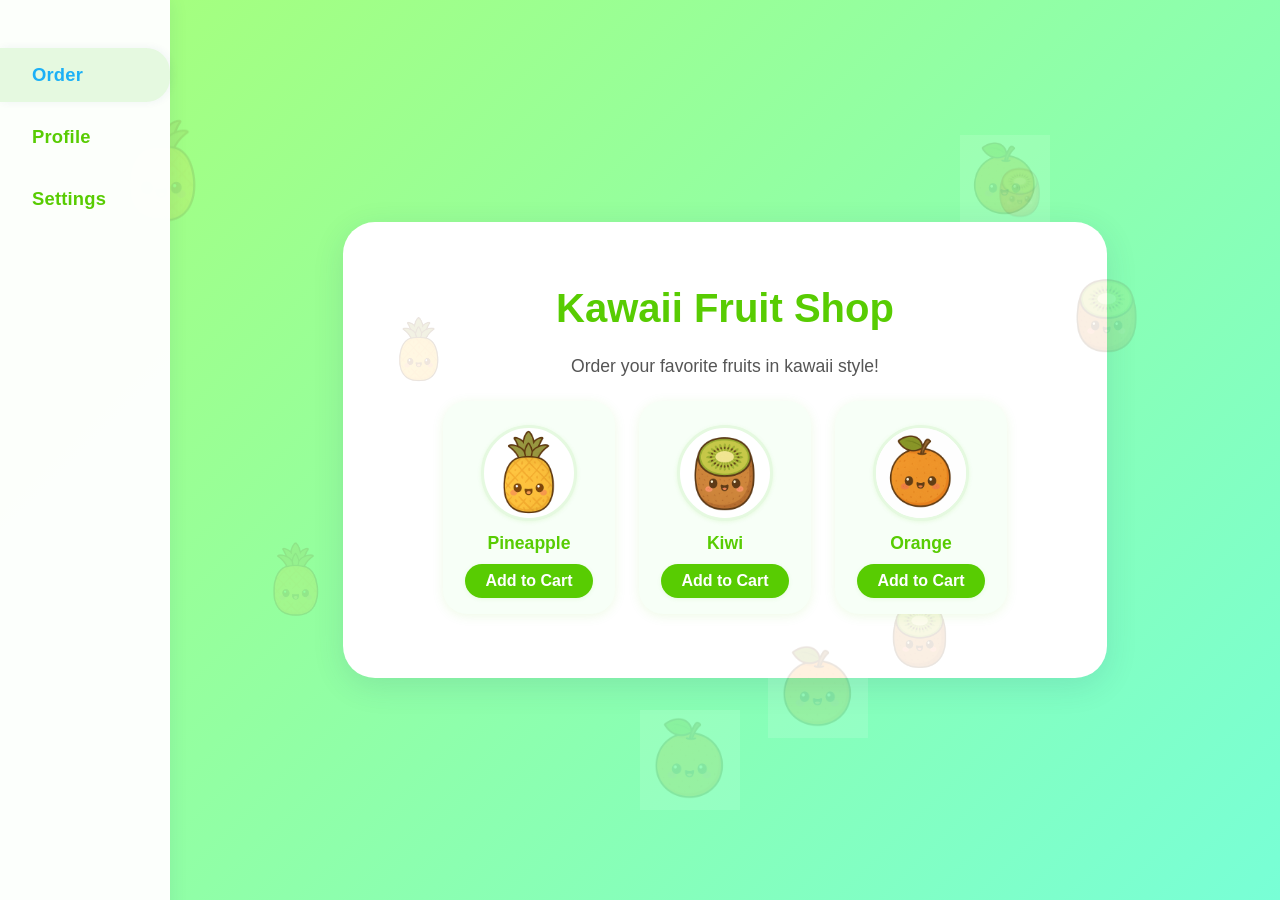
==== commit d85fbcfb: "Refactor profile page layout and styles; add profile sections and content" ====
--- a/index.html
+++ b/index.html
@@ -7,12 +7,10 @@
     <link rel="stylesheet" href="style.css">
 </head>
 <body>
-    <div id="cart-overlay" class="cart-overlay"></div>
     <nav class="vertical-menu">
         <ul>
             <li class="menu-item selected">Order</li>
-            <li class="menu-item">Create</li>
-            <li class="menu-item">Profile</li>
+            <li class="menu-item"><a href="profile.html" style="color:inherit;text-decoration:none;display:block;width:100%;height:100%">Profile</a></li>
             <li class="menu-item">Settings</li>
         </ul>
     </nav>
@@ -66,20 +64,6 @@
     </div>
 </body>
 <style>
-    .cart-overlay {
-        display: none;
-        position: fixed;
-        top: 0;
-        left: 0;
-        width: 100vw;
-        height: 100vh;
-        background: rgba(0,0,0,0.18);
-        z-index: 1999;
-        transition: opacity 0.3s;
-    }
-    .cart-overlay.open {
-        display: block;
-    }
     .vertical-menu {
         position: fixed;
         top: 0;
@@ -352,18 +336,6 @@
     }
 </style>
 <script>
-// Overlay and click-outside-to-close logic for cart drawer
-const cartOverlay = document.getElementById('cart-overlay');
-function openCartDrawer() {
-    cartDrawer.classList.add('open');
-    cartOverlay.classList.add('open');
-}
-function closeCartDrawer() {
-    cartDrawer.classList.remove('open');
-    cartOverlay.classList.remove('open');
-}
-cartOverlay.addEventListener('click', closeCartDrawer);
-
 // Helper to get the cart area position
 function getCartPosition() {
     const cart = document.getElementById('cart-area');
@@ -378,8 +350,8 @@
 const cartDrawer = document.getElementById('cart-area');
 document.querySelectorAll('.add-cart-btn').forEach((btn) => {
     btn.addEventListener('click', function() {
-        // Open the cart drawer (with overlay)
-        openCartDrawer();
+        // Open the cart drawer
+        cartDrawer.classList.add('open');
 
         const card = btn.closest('.fruit-card');
         const img = card.querySelector('.fruit-img');
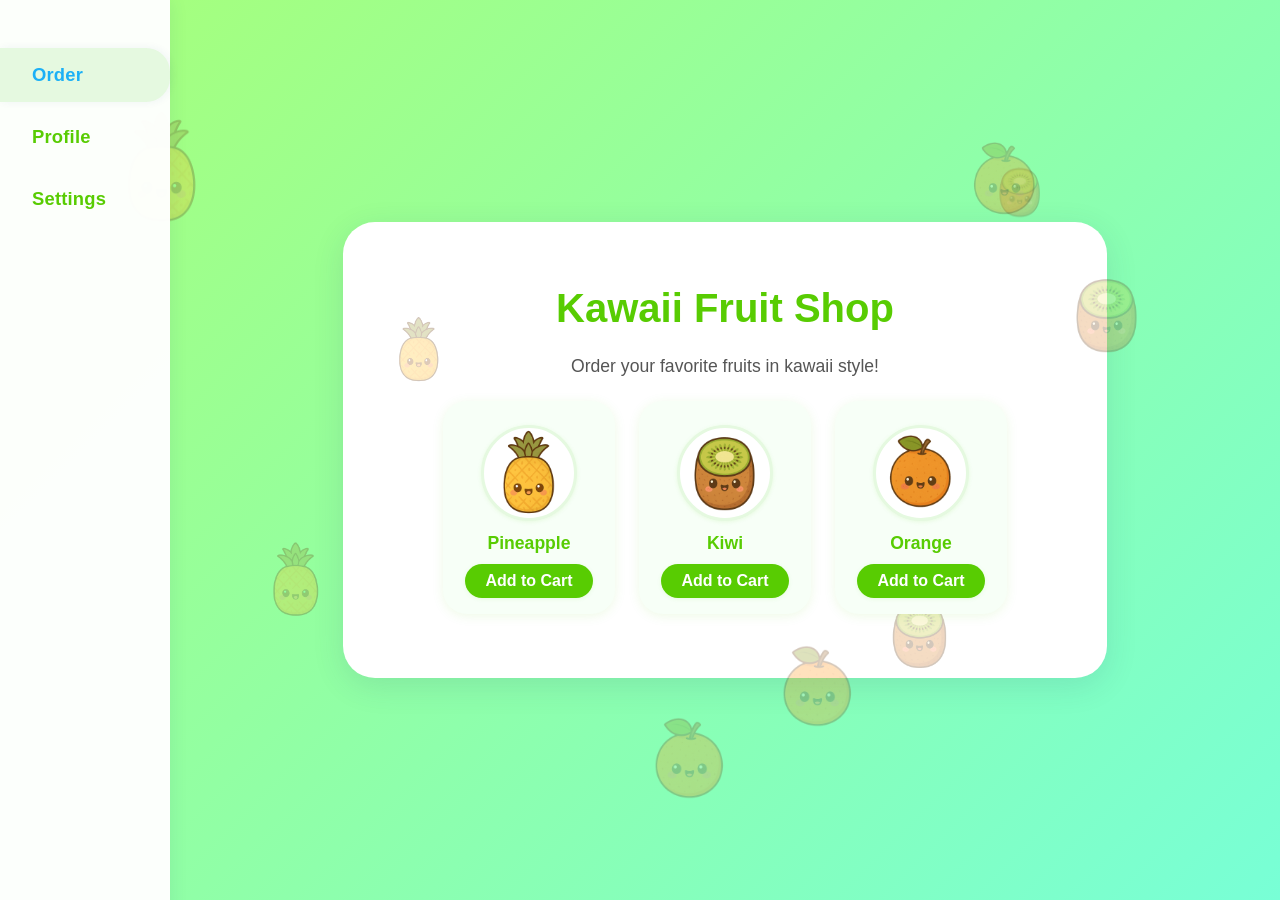
==== commit 42f01846: "Remove unused image files and update fruit background opacity and cart card background for improved " ====
--- a/index.html
+++ b/index.html
@@ -50,7 +50,7 @@
     </div>
     <div class="cart-drawer" id="cart-area">
         <div class="profile-in-drawer">
-            <img src="llama.jpg" alt="Profile Photo" class="profile-photo">
+            <img src="animal.png" alt="Profile Photo" class="profile-photo">
             <div class="profile-details">
                 <div class="profile-name">Kawaii Llama</div>
                 <div class="profile-email">llama@fruitshop.com</div>
@@ -140,7 +140,8 @@
         width: 48px;
         height: 48px;
         border-radius: 50%;
-        object-fit: cover;
+    object-fit: cover;
+    object-position: center;
         border: 2px solid #58cc02;
         box-shadow: 0 1px 6px rgba(88,204,2,0.10);
         background: #fff;
@@ -195,7 +196,7 @@
     }
     .bg-fruit {
         position: absolute;
-        opacity: 0.13;
+    opacity: 0.28;
         filter: blur(0.5px) saturate(1.2);
         pointer-events: none;
         animation: float-fruit 8s ease-in-out infinite;
@@ -282,7 +283,7 @@
         align-items: center;
     }
     .cart-fruit-card {
-        background: #fff;
+    background: transparent;
         border-radius: 18px;
         box-shadow: 0 2px 12px rgba(88,204,2,0.10);
         padding: 16px 0 16px 16px;
